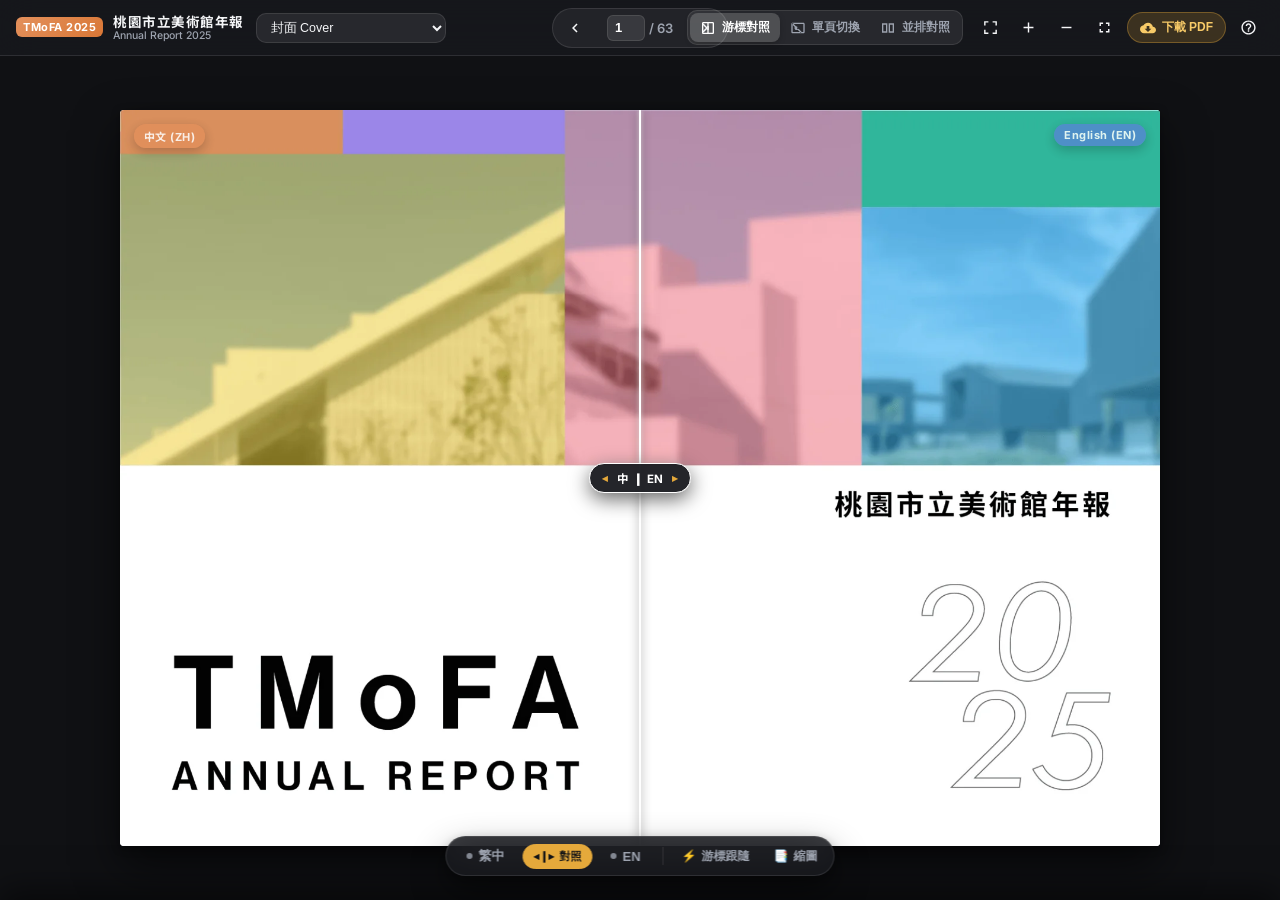
==== 2025/index.html @ af5bcac5 "Initial release: 2025 TMoFA Annual Report bilingual web viewer with floating cursor curtain" ====
<!DOCTYPE html>
<html lang="zh-Hant">
<head>
  <meta charset="UTF-8">
  <meta name="viewport" content="width=device-width, initial-scale=1.0, maximum-scale=5.0">
  <title>2025 桃園市立美術館年報 | TMoFA Annual Report 2025 (中英雙語對照)</title>
  <meta name="description" content="2025 桃園市立美術館年報中英雙語對照線上瀏覽平臺。支援浮動游標隨時中英切換、分屏簾幕對照、雙頁並排與高解析度閱讀。">
  <link rel="stylesheet" href="style.css">
  <link rel="preconnect" href="https://fonts.googleapis.com">
  <link rel="preconnect" href="https://fonts.gstatic.com" crossorigin>
  <link href="https://fonts.googleapis.com/css2?family=Inter:wght@400;500;600;700&family=Noto+Sans+TC:wght@400;500;700&display=swap" rel="stylesheet">
</head>
<body class="theme-dark">
  <!-- Top Navigation Bar -->
  <header class="app-header">
    <div class="header-left">
      <div class="brand">
        <span class="brand-badge">TMoFA 2025</span>
        <div class="brand-text">
          <span class="brand-title-zh">桃園市立美術館年報</span>
          <span class="brand-title-en">Annual Report 2025</span>
        </div>
      </div>

      <!-- Quick TOC Dropdown -->
      <div class="toc-wrapper">
        <select id="tocSelect" class="select-ctrl" aria-label="章節目錄">
          <option value="1">封面 Cover</option>
          <option value="2">市長序 Mayor's Foreword (P.2)</option>
          <option value="3">館長序 Director's Foreword (P.3)</option>
          <option value="5">桃園市立美術館 Overview (P.5)</option>
          <option value="21">桃園市兒童美術館 TCAC (P.21)</option>
          <option value="36">橫山書法藝術館 HCAC (P.36)</option>
          <option value="48">綜合業務 General Affairs (P.48)</option>
          <option value="53">附錄 Appendix (P.53)</option>
          <option value="57">展覽活動簡表 Exhibition & Event Tables (P.57)</option>
          <option value="60">大事記 Chronology (P.60)</option>
          <option value="63">版權頁 Colophon (P.63)</option>
        </select>
      </div>
    </div>

    <!-- Center: Page Flipping Controls -->
    <div class="header-center">
      <button id="btnPrevPage" class="btn-icon" title="上一頁 Previous Page (←)" aria-label="上一頁">
        <svg viewBox="0 0 24 24" width="18" height="18"><path fill="currentColor" d="M15.41 7.41L14 6l-6 6 6 6 1.41-1.41L10.83 12z"/></svg>
      </button>

      <div class="page-selector">
        <input type="number" id="pageInput" min="1" max="63" value="1" aria-label="目前頁數">
        <span class="page-total">/ 63</span>
      </div>

      <button id="btnNextPage" class="btn-icon" title="下一頁 Next Page (→)" aria-label="下一頁">
        <svg viewBox="0 0 24 24" width="18" height="18"><path fill="currentColor" d="M10 6L8.59 7.41 13.17 12l-4.58 4.59L10 18l6-6z"/></svg>
      </button>
    </div>

    <!-- Right: Mode Switches, Zoom & Downloads -->
    <div class="header-right">
      <!-- Mode Tabs -->
      <div class="mode-tabs" role="tablist" aria-label="瀏覽模式">
        <button id="modeSplit" class="tab-btn active" role="tab" aria-selected="true" title="浮動游標分屏對照 (S)">
          <svg viewBox="0 0 24 24" width="16" height="16"><path fill="currentColor" d="M19 3H5c-1.1 0-2 .9-2 2v14c0 1.1.9 2 2 2h14c1.1 0 2-.9 2-2V5c0-1.1-.9-2-2-2zm-8 16H5V5h6v14zm8 0h-6V5h6v14z"/><path fill="currentColor" d="M11 9h2v6h-2z"/></svg>
          <span>游標對照</span>
        </button>
        <button id="modeToggle" class="tab-btn" role="tab" aria-selected="false" title="單頁點擊/按鍵切換 (Space)">
          <svg viewBox="0 0 24 24" width="16" height="16"><path fill="currentColor" d="M12.89 11.1c-.3-.21-.66-.34-1.05-.34-.78 0-1.41.63-1.41 1.41s.63 1.41 1.41 1.41c.39 0 .75-.13 1.05-.34l4.5 4.5-1.41 1.41-4.5-4.5c-.47.28-1.02.44-1.61.44-1.74 0-3.15-1.41-3.15-3.15 0-.59.16-1.14.44-1.61l-4.5-4.5 1.41-1.41 4.5 4.5zM20 4H4c-1.1 0-2 .9-2 2v12c0 1.1.9 2 2 2h16c1.1 0 2-.9 2-2V6c0-1.1-.9-2-2-2zm0 14H4V6h16v12z"/></svg>
          <span>單頁切換</span>
        </button>
        <button id="modeSide" class="tab-btn" role="tab" aria-selected="false" title="雙頁並排檢視">
          <svg viewBox="0 0 24 24" width="16" height="16"><path fill="currentColor" d="M3 5v14h8V5H3zm6 12H5V7h4v10zm4-12v14h8V5h-8zm6 12h-4V7h4v10z"/></svg>
          <span>並排對照</span>
        </button>
      </div>

      <!-- Action Buttons -->
      <div class="tool-group">
        <button id="btnZoomFit" class="btn-icon" title="最適畫面 Fit Screen">
          <svg viewBox="0 0 24 24" width="17" height="17"><path fill="currentColor" d="M3 3h6v2H5v4H3V3zm12 0h6v6h-2V5h-4V3zM3 15h2v4h4v2H3v-6zm16 4h-4v2h6v-6h-2v4z"/></svg>
        </button>
        <button id="btnZoomIn" class="btn-icon" title="放大 Zoom In (+)">
          <svg viewBox="0 0 24 24" width="17" height="17"><path fill="currentColor" d="M19 13h-6v6h-2v-6H5v-2h6V5h2v6h6v2z"/></svg>
        </button>
        <button id="btnZoomOut" class="btn-icon" title="縮小 Zoom Out (-)">
          <svg viewBox="0 0 24 24" width="17" height="17"><path fill="currentColor" d="M19 13H5v-2h14v2z"/></svg>
        </button>
        <button id="btnFullscreen" class="btn-icon" title="全螢幕 Fullscreen (F)">
          <svg viewBox="0 0 24 24" width="17" height="17"><path fill="currentColor" d="M7 14H5v5h5v-2H7v-3zm-2-4h2V7h3V5H5v5zm12 7h-3v2h5v-5h-2v3zM14 5v2h3v3h2V5h-5z"/></svg>
        </button>

        <!-- Download Dropdown -->
        <div class="dropdown-wrapper">
          <button id="btnDownload" class="btn-action" title="下載 PDF">
            <svg viewBox="0 0 24 24" width="16" height="16"><path fill="currentColor" d="M19.35 10.04C18.67 6.59 15.64 4 12 4 9.11 4 6.6 5.64 5.35 8.04 2.34 8.36 0 10.91 0 14c0 3.31 2.69 6 6 6h13c2.76 0 5-2.24 5-5 0-2.64-2.05-4.78-4.65-4.96zM17 13l-5 5-5-5h3V9h4v4h3z"/></svg>
            <span>下載 PDF</span>
          </button>
          <div class="dropdown-menu" id="downloadMenu">
            <a href="pdf/2025_TMoFA_Annual_Report_EN.pdf" download class="dropdown-item">
              <strong>English Edition PDF</strong>
              <small>高解析英文出版版 (12 MB)</small>
            </a>
            <a href="pdf/2025_TMoFA_Annual_Report_ZH.pdf" download class="dropdown-item">
              <strong>繁體中文原版 PDF</strong>
              <small>高解析中文年報版 (12 MB)</small>
            </a>
            <div class="dropdown-divider"></div>
            <div class="dropdown-footer">63 頁完整橫向 A4 規格</div>
          </div>
        </div>

        <button id="btnHelp" class="btn-icon" title="操作說明 (快捷鍵)">
          <svg viewBox="0 0 24 24" width="17" height="17"><path fill="currentColor" d="M11 18h2v-2h-2v2zm1-16C6.48 2 2 6.48 2 12s4.48 10 10 10 10-4.48 10-10S17.52 2 12 2zm0 18c-4.41 0-8-3.59-8-8s3.59-8 8-8 8 3.59 8 8-3.59 8-8 8zm0-14c-2.21 0-4 1.79-4 4h2c0-1.1.9-2 2-2s2 .9 2 2c0 2-3 1.75-3 5h2c0-2.25 3-2.5 3-5 0-2.21-1.79-4-4-4z"/></svg>
        </button>
      </div>
    </div>
  </header>

  <!-- Main Viewport Canvas -->
  <main class="viewer-main" id="viewerMain">
    <div class="page-stage" id="pageStage">
      <!-- 1. Split Curtain View (Default) -->
      <div class="split-container" id="splitContainer">
        <!-- Chinese Underlay Page (Left Side by default) -->
        <div class="layer layer-zh">
          <img id="imgZh" src="pages/zh/p1.webp" alt="中文原版頁面" draggable="false">
          <div class="lang-tag tag-zh">中文 (ZH)</div>
        </div>

        <!-- English Overlay Page (Right Side by default with clip-path) -->
        <div class="layer layer-en" id="layerEn">
          <img id="imgEn" src="pages/en/p1.webp" alt="English Translation Page" draggable="false">
          <div class="lang-tag tag-en">English (EN)</div>
        </div>

        <!-- Floating Curtain Divider & Cursor Handle -->
        <div class="curtain-line" id="curtainLine">
          <div class="curtain-handle" id="curtainHandle" title="拖曳分割簾幕 (或開啟游標跟隨)">
            <span class="handle-arrow">◂</span>
            <span class="handle-label">中 ❙ EN</span>
            <span class="handle-arrow">▸</span>
          </div>
        </div>
      </div>

      <!-- 2. Side by Side View (Dual Column) -->
      <div class="side-container" id="sideContainer" style="display: none;">
        <div class="side-pane side-zh">
          <div class="pane-header">繁體中文原版</div>
          <img id="imgSideZh" src="pages/zh/p1.webp" alt="中文版">
        </div>
        <div class="side-pane side-en">
          <div class="pane-header">English Edition</div>
          <img id="imgSideEn" src="pages/en/p1.webp" alt="English Edition">
        </div>
      </div>
    </div>

    <!-- Mouse Floating Tooltip Badge -->
    <div class="mouse-follower" id="mouseFollower">
      <span class="follower-text">中 ⇄ EN</span>
    </div>
  </main>

  <!-- Floating Sticky Bottom Pill (Instant Language & Mode Toggle) -->
  <aside class="floating-pill-bar" id="floatingPillBar">
    <div class="pill-container">
      <button class="pill-btn lang-btn active" id="pillZh" data-lang="zh" title="切換為中文 (Space)">
        <span class="pill-dot"></span>
        <span class="pill-title">繁中</span>
      </button>

      <button class="pill-divider-btn" id="pillSplitToggle" title="啟動/居中 浮動游標對照 (S)">
        <span class="pill-split-icon">◂❙▸</span>
        <span class="pill-split-label">對照</span>
      </button>

      <button class="pill-btn lang-btn" id="pillEn" data-lang="en" title="切換為英文 (Space)">
        <span class="pill-dot"></span>
        <span class="pill-title">EN</span>
      </button>

      <div class="pill-sep"></div>

      <!-- Follow Cursor Toggle Switch -->
      <button class="pill-chip" id="btnFollowCursor" title="開啟游標動態跟隨：滑鼠移動即時滑動簾幕 (C)">
        <span class="chip-icon">⚡</span>
        <span class="chip-text">游標跟隨</span>
      </button>

      <!-- Thumbnails Drawer Trigger -->
      <button class="pill-chip" id="btnToggleThumbs" title="展開頁面縮圖 (T)">
        <span class="chip-icon">📑</span>
        <span class="chip-text">縮圖</span>
      </button>
    </div>
  </aside>

  <!-- Bottom Thumbnails Drawer -->
  <section class="thumbs-drawer" id="thumbsDrawer">
    <div class="thumbs-header">
      <span class="thumbs-title">頁面縮圖瀏覽 (1–63 頁)</span>
      <button id="btnCloseThumbs" class="btn-close-thumbs" title="收合縮圖">✕</button>
    </div>
    <div class="thumbs-track" id="thumbsTrack">
      <!-- 63 thumbnails generated dynamically -->
    </div>
  </section>

  <!-- Keyboard Shortcuts & Help Modal -->
  <div class="modal-backdrop" id="helpModal">
    <div class="modal-card">
      <div class="modal-header">
        <h3>快捷鍵與操作指南</h3>
        <button id="btnCloseModal" class="btn-close">✕</button>
      </div>
      <div class="modal-body">
        <div class="shortcut-list">
          <div class="shortcut-item">
            <kbd>Space</kbd> 或 <kbd>T</kbd>
            <span>在中文與英文之間快速切換（單頁模式）</span>
          </div>
          <div class="shortcut-item">
            <kbd>←</kbd> / <kbd>→</kbd>
            <span>切換前一頁 / 下一頁</span>
          </div>
          <div class="shortcut-item">
            <kbd>S</kbd>
            <span>切換為「浮動游標分屏對照」模式</span>
          </div>
          <div class="shortcut-item">
            <kbd>C</kbd>
            <span>開啟 / 關閉「滑鼠游標自動跟隨對照」</span>
          </div>
          <div class="shortcut-item">
            <kbd>F</kbd>
            <span>切換全螢幕檢視</span>
          </div>
          <div class="shortcut-item">
            <kbd>Home</kbd> / <kbd>End</kbd>
            <span>跳轉至封面 (P.1) / 版權頁 (P.63)</span>
          </div>
          <div class="shortcut-item">
            <kbd>拖曳中間線</kbd>
            <span>水平滑動中英對照簾幕，即時比對版面與譯文</span>
          </div>
        </div>
      </div>
      <div class="modal-footer">
        <p class="modal-note">桃園市立美術館 2025 年報 · 數位雙語對照成果呈獻</p>
      </div>
    </div>
  </div>

  <script src="viewer.js"></script>
</body>
</html>
---- 2025/style.css ----
/* ==========================================================
   2025 TMoFA Annual Report Bilingual Web Viewer
   Design System & Interactive Curtain Styles
   ponytail: Minimalist, robust, high-performance styling
   ========================================================== */

:root {
  --bg-app: #101114;
  --bg-surface: #18191e;
  --bg-surface-glass: rgba(24, 25, 30, 0.82);
  --border-subtle: rgba(255, 255, 255, 0.1);
  --border-active: rgba(255, 255, 255, 0.28);
  --text-main: #f5f6f8;
  --text-muted: #9da3af;
  --accent-gold: #e5a93b;
  --accent-blue: #4f8bf9;
  --accent-green: #2ecc71;
  --accent-pink: #ec4899;
  --curtain-line: #ffffff;
  --curtain-shadow: rgba(0, 0, 0, 0.5);
  --radius-sm: 6px;
  --radius-md: 10px;
  --radius-lg: 18px;
  --radius-full: 9999px;
  --shadow-float: 0 16px 36px rgba(0, 0, 0, 0.45), 0 4px 12px rgba(0, 0, 0, 0.25);
  --shadow-page: 0 20px 45px rgba(0, 0, 0, 0.55), 0 2px 8px rgba(0, 0, 0, 0.35);
  --header-height: 56px;
}

*, *::before, *::after {
  box-sizing: border-box;
  margin: 0;
  padding: 0;
  -webkit-font-smoothing: antialiased;
}

html, body {
  width: 100%;
  height: 100%;
  overflow: hidden;
  background-color: var(--bg-app);
  color: var(--text-main);
  font-family: -apple-system, BlinkMacSystemFont, "Inter", "Noto Sans TC", "PingFang TC", "Microsoft JhengHei", sans-serif;
  user-select: none;
}

/* ================= Top Navigation Bar ================= */
.app-header {
  position: fixed;
  top: 0;
  left: 0;
  right: 0;
  height: var(--header-height);
  background: var(--bg-surface-glass);
  backdrop-filter: blur(18px);
  -webkit-backdrop-filter: blur(18px);
  border-bottom: 1px solid var(--border-subtle);
  display: flex;
  align-items: center;
  justify-content: space-between;
  padding: 0 16px;
  z-index: 100;
}

.header-left, .header-center, .header-right {
  display: flex;
  align-items: center;
  gap: 12px;
}

/* Brand */
.brand {
  display: flex;
  align-items: center;
  gap: 10px;
}

.brand-badge {
  background: linear-gradient(135deg, #e3905c, #d97736);
  color: #fff;
  font-size: 11px;
  font-weight: 700;
  letter-spacing: 0.5px;
  padding: 3px 7px;
  border-radius: var(--radius-sm);
}

.brand-text {
  display: flex;
  flex-direction: column;
}

.brand-title-zh {
  font-size: 13.5px;
  font-weight: 700;
  letter-spacing: 0.5px;
  line-height: 1.2;
}

.brand-title-en {
  font-size: 10.5px;
  color: var(--text-muted);
  font-weight: 500;
  line-height: 1.1;
}

/* TOC dropdown */
.select-ctrl {
  background: rgba(255, 255, 255, 0.08);
  color: var(--text-main);
  border: 1px solid var(--border-subtle);
  padding: 6px 10px;
  border-radius: var(--radius-md);
  font-size: 12.5px;
  outline: none;
  cursor: pointer;
  transition: all 0.2s;
  max-width: 190px;
}

.select-ctrl:hover, .select-ctrl:focus {
  border-color: var(--accent-gold);
  background: rgba(255, 255, 255, 0.12);
}

.select-ctrl option {
  background: var(--bg-surface);
  color: var(--text-main);
}

/* Center Page Controls */
.header-center {
  position: absolute;
  left: 50%;
  transform: translateX(-50%);
  background: rgba(255, 255, 255, 0.06);
  padding: 3px 6px;
  border-radius: var(--radius-full);
  border: 1px solid var(--border-subtle);
}

.btn-icon {
  background: transparent;
  border: none;
  color: var(--text-main);
  width: 32px;
  height: 32px;
  border-radius: var(--radius-full);
  display: flex;
  align-items: center;
  justify-content: center;
  cursor: pointer;
  transition: all 0.2s;
}

.btn-icon:hover {
  background: rgba(255, 255, 255, 0.15);
  color: #fff;
}

.btn-icon:active {
  transform: scale(0.92);
}

.page-selector {
  display: flex;
  align-items: center;
  gap: 4px;
  padding: 0 4px;
  font-size: 13px;
  font-weight: 600;
}

.page-selector input {
  width: 38px;
  height: 26px;
  background: rgba(255, 255, 255, 0.1);
  border: 1px solid var(--border-subtle);
  border-radius: var(--radius-sm);
  color: #fff;
  text-align: center;
  font-size: 13px;
  font-weight: 700;
  outline: none;
}

.page-selector input:focus {
  border-color: var(--accent-gold);
  background: rgba(255, 255, 255, 0.16);
}

.page-total {
  color: var(--text-muted);
}

/* Right Controls */
.mode-tabs {
  display: flex;
  background: rgba(255, 255, 255, 0.08);
  padding: 2px;
  border-radius: var(--radius-md);
  border: 1px solid var(--border-subtle);
}

.tab-btn {
  display: flex;
  align-items: center;
  gap: 6px;
  background: transparent;
  border: none;
  color: var(--text-muted);
  font-size: 12px;
  font-weight: 600;
  padding: 6px 10px;
  border-radius: calc(var(--radius-md) - 2px);
  cursor: pointer;
  transition: all 0.2s;
}

.tab-btn:hover {
  color: #fff;
}

.tab-btn.active {
  background: rgba(255, 255, 255, 0.18);
  color: #fff;
  box-shadow: 0 2px 6px rgba(0, 0, 0, 0.2);
}

.tool-group {
  display: flex;
  align-items: center;
  gap: 6px;
}

.btn-action {
  display: flex;
  align-items: center;
  gap: 6px;
  background: rgba(229, 169, 59, 0.18);
  color: #f7ca68;
  border: 1px solid rgba(229, 169, 59, 0.35);
  font-size: 12px;
  font-weight: 600;
  padding: 6px 12px;
  border-radius: var(--radius-full);
  cursor: pointer;
  transition: all 0.2s;
}

.btn-action:hover {
  background: rgba(229, 169, 59, 0.28);
  border-color: rgba(229, 169, 59, 0.6);
  color: #fff;
}

/* Dropdown Menu */
.dropdown-wrapper {
  position: relative;
}

.dropdown-menu {
  position: absolute;
  top: calc(100% + 8px);
  right: 0;
  width: 220px;
  background: var(--bg-surface-glass);
  backdrop-filter: blur(20px);
  border: 1px solid var(--border-subtle);
  border-radius: var(--radius-md);
  box-shadow: var(--shadow-float);
  padding: 6px;
  display: none;
  flex-direction: column;
  gap: 4px;
  z-index: 110;
}

.dropdown-menu.show {
  display: flex;
  animation: fadeIn 0.15s ease-out;
}

.dropdown-item {
  display: flex;
  flex-direction: column;
  padding: 8px 10px;
  border-radius: var(--radius-sm);
  color: var(--text-main);
  text-decoration: none;
  transition: background 0.15s;
}

.dropdown-item strong {
  font-size: 12.5px;
}

.dropdown-item small {
  font-size: 10.5px;
  color: var(--text-muted);
}

.dropdown-item:hover {
  background: rgba(255, 255, 255, 0.12);
}

.dropdown-divider {
  height: 1px;
  background: var(--border-subtle);
  margin: 4px 0;
}

.dropdown-footer {
  font-size: 10.5px;
  color: var(--text-muted);
  text-align: center;
  padding: 4px 0;
}

/* ================= Main Viewer Stage ================= */
.viewer-main {
  position: absolute;
  top: var(--header-height);
  bottom: 0;
  left: 0;
  right: 0;
  overflow: auto;
  display: flex;
  align-items: center;
  justify-content: center;
  padding: 24px;
  cursor: default;
}

.page-stage {
  position: relative;
  max-width: 100%;
  max-height: 100%;
  display: flex;
  align-items: center;
  justify-content: center;
  transition: transform 0.2s cubic-bezier(0.16, 1, 0.3, 1);
}

/* Split Curtain Container */
.split-container {
  position: relative;
  /* 841.89 / 595.28 = 1.4142 landscape ratio */
  width: min(88vw, calc((88vh - var(--header-height)) * 1.4142));
  aspect-ratio: 841.89 / 595.28;
  background: #ffffff;
  border-radius: 4px;
  box-shadow: var(--shadow-page);
  overflow: hidden;
  user-select: none;
}

.layer {
  position: absolute;
  top: 0;
  left: 0;
  width: 100%;
  height: 100%;
}

.layer img {
  width: 100%;
  height: 100%;
  object-fit: contain;
  display: block;
}

/* Top layer is English, clipped by split position */
.layer-en {
  z-index: 2;
  clip-path: polygon(var(--split-pct, 50%) 0, 100% 0, 100% 100%, var(--split-pct, 50%) 100%);
  transition: opacity 0.25s ease;
}

/* Tags in corners */
.lang-tag {
  position: absolute;
  top: 14px;
  padding: 4px 10px;
  border-radius: var(--radius-full);
  font-size: 11px;
  font-weight: 700;
  letter-spacing: 0.5px;
  backdrop-filter: blur(10px);
  box-shadow: 0 4px 12px rgba(0, 0, 0, 0.25);
  pointer-events: none;
  opacity: 0.85;
  transition: opacity 0.2s;
}

.tag-zh {
  left: 14px;
  background: rgba(227, 144, 92, 0.88);
  color: #fff;
}

.tag-en {
  right: 14px;
  background: rgba(91, 130, 215, 0.88);
  color: #fff;
}

/* Curtain Line & Handle */
.curtain-line {
  position: absolute;
  top: 0;
  bottom: 0;
  left: var(--split-pct, 50%);
  width: 2px;
  background: #ffffff;
  box-shadow: 0 0 10px rgba(0, 0, 0, 0.6), 0 0 4px #ffffff;
  z-index: 10;
  cursor: ew-resize;
  transform: translateX(-50%);
}

.curtain-handle {
  position: absolute;
  top: 50%;
  left: 50%;
  transform: translate(-50%, -50%);
  background: rgba(18, 19, 24, 0.92);
  border: 1.5px solid #ffffff;
  backdrop-filter: blur(14px);
  color: #ffffff;
  padding: 6px 12px;
  border-radius: var(--radius-full);
  display: flex;
  align-items: center;
  gap: 8px;
  font-size: 11.5px;
  font-weight: 700;
  letter-spacing: 0.5px;
  box-shadow: 0 6px 20px rgba(0, 0, 0, 0.6), 0 0 10px rgba(255, 255, 255, 0.3);
  cursor: ew-resize;
  white-space: nowrap;
  transition: transform 0.15s, box-shadow 0.15s;
}

.curtain-handle:hover, .curtain-handle.dragging {
  transform: translate(-50%, -50%) scale(1.08);
  box-shadow: 0 8px 25px rgba(0, 0, 0, 0.7), 0 0 16px rgba(229, 169, 59, 0.6);
  border-color: var(--accent-gold);
}

.handle-arrow {
  color: var(--accent-gold);
  font-size: 11px;
}

/* Side by Side Mode */
.side-container {
  display: flex;
  gap: 20px;
  max-width: 96vw;
  align-items: center;
  justify-content: center;
}

.side-pane {
  flex: 1;
  max-width: calc(48vw - 20px);
  aspect-ratio: 841.89 / 595.28;
  background: #ffffff;
  border-radius: 4px;
  box-shadow: var(--shadow-page);
  overflow: hidden;
  position: relative;
}

.pane-header {
  position: absolute;
  top: 10px;
  left: 10px;
  background: rgba(0, 0, 0, 0.65);
  color: #fff;
  font-size: 10.5px;
  font-weight: 700;
  padding: 3px 8px;
  border-radius: var(--radius-sm);
  backdrop-filter: blur(8px);
  z-index: 5;
}

.side-pane img {
  width: 100%;
  height: 100%;
  object-fit: contain;
  display: block;
}

/* Mouse Follower Tooltip Badge */
.mouse-follower {
  position: fixed;
  pointer-events: none;
  background: rgba(18, 19, 24, 0.88);
  border: 1px solid var(--border-active);
  backdrop-filter: blur(12px);
  color: #fff;
  font-size: 10.5px;
  font-weight: 600;
  padding: 4px 9px;
  border-radius: var(--radius-full);
  z-index: 90;
  transform: translate(14px, 14px);
  opacity: 0;
  transition: opacity 0.2s;
  box-shadow: 0 4px 14px rgba(0, 0, 0, 0.4);
}

.mouse-follower.visible {
  opacity: 1;
}

/* ================= Floating Bottom Pill Bar ================= */
.floating-pill-bar {
  position: fixed;
  bottom: 24px;
  left: 50%;
  transform: translateX(-50%);
  z-index: 95;
  transition: transform 0.25s cubic-bezier(0.16, 1, 0.3, 1), opacity 0.25s;
}

.floating-pill-bar.drawer-open {
  transform: translate(-50%, -150px);
}

.pill-container {
  display: flex;
  align-items: center;
  background: var(--bg-surface-glass);
  backdrop-filter: blur(20px);
  -webkit-backdrop-filter: blur(20px);
  border: 1px solid var(--border-subtle);
  padding: 4px 6px;
  border-radius: var(--radius-full);
  box-shadow: var(--shadow-float);
  gap: 4px;
}

.pill-btn {
  display: flex;
  align-items: center;
  gap: 6px;
  background: transparent;
  border: none;
  color: var(--text-muted);
  font-size: 13px;
  font-weight: 600;
  padding: 6px 14px;
  border-radius: var(--radius-full);
  cursor: pointer;
  transition: all 0.2s;
}

.pill-btn:hover {
  color: #fff;
  background: rgba(255, 255, 255, 0.08);
}

.pill-btn.active {
  background: #ffffff;
  color: #121316;
  box-shadow: 0 2px 8px rgba(0, 0, 0, 0.3);
}

.pill-dot {
  width: 6px;
  height: 6px;
  border-radius: var(--radius-full);
  background: currentColor;
  opacity: 0.8;
}

.pill-divider-btn {
  background: rgba(255, 255, 255, 0.1);
  border: 1px solid var(--border-subtle);
  color: var(--text-main);
  padding: 4px 10px;
  border-radius: var(--radius-full);
  display: flex;
  align-items: center;
  gap: 5px;
  font-size: 11px;
  font-weight: 700;
  cursor: pointer;
  transition: all 0.2s;
}

.pill-divider-btn:hover {
  background: rgba(255, 255, 255, 0.18);
  border-color: var(--accent-gold);
}

.pill-divider-btn.active {
  background: var(--accent-gold);
  color: #121316;
  border-color: var(--accent-gold);
}

.pill-sep {
  width: 1px;
  height: 18px;
  background: var(--border-subtle);
  margin: 0 4px;
}

.pill-chip {
  display: flex;
  align-items: center;
  gap: 5px;
  background: transparent;
  border: none;
  color: var(--text-muted);
  font-size: 12px;
  font-weight: 600;
  padding: 6px 10px;
  border-radius: var(--radius-full);
  cursor: pointer;
  transition: all 0.2s;
}

.pill-chip:hover {
  color: #fff;
  background: rgba(255, 255, 255, 0.08);
}

.pill-chip.active {
  background: rgba(229, 169, 59, 0.2);
  color: #f7ca68;
}

/* ================= Bottom Thumbnails Drawer ================= */
.thumbs-drawer {
  position: fixed;
  bottom: 0;
  left: 0;
  right: 0;
  height: 146px;
  background: var(--bg-surface-glass);
  backdrop-filter: blur(20px);
  -webkit-backdrop-filter: blur(20px);
  border-top: 1px solid var(--border-subtle);
  z-index: 90;
  display: flex;
  flex-direction: column;
  transform: translateY(100%);
  transition: transform 0.3s cubic-bezier(0.16, 1, 0.3, 1);
  box-shadow: 0 -10px 30px rgba(0, 0, 0, 0.5);
}

.thumbs-drawer.open {
  transform: translateY(0);
}

.thumbs-header {
  display: flex;
  align-items: center;
  justify-content: space-between;
  padding: 8px 16px;
  border-bottom: 1px solid var(--border-subtle);
}

.thumbs-title {
  font-size: 11.5px;
  color: var(--text-muted);
  font-weight: 600;
  letter-spacing: 0.5px;
}

.btn-close-thumbs {
  background: transparent;
  border: none;
  color: var(--text-muted);
  font-size: 13px;
  cursor: pointer;
  padding: 2px 6px;
  border-radius: var(--radius-sm);
}

.btn-close-thumbs:hover {
  color: #fff;
  background: rgba(255, 255, 255, 0.1);
}

.thumbs-track {
  flex: 1;
  display: flex;
  gap: 10px;
  overflow-x: auto;
  overflow-y: hidden;
  padding: 10px 16px;
  scrollbar-width: thin;
  scrollbar-color: rgba(255, 255, 255, 0.2) transparent;
}

.thumbs-track::-webkit-scrollbar {
  height: 6px;
}

.thumbs-track::-webkit-scrollbar-thumb {
  background: rgba(255, 255, 255, 0.2);
  border-radius: var(--radius-full);
}

.thumb-item {
  position: relative;
  flex: 0 0 auto;
  height: 80px;
  aspect-ratio: 841.89 / 595.28;
  background: #ffffff;
  border-radius: 4px;
  overflow: hidden;
  cursor: pointer;
  border: 2px solid transparent;
  transition: all 0.2s;
}

.thumb-item img {
  width: 100%;
  height: 100%;
  object-fit: cover;
  display: block;
}

.thumb-item:hover {
  transform: translateY(-2px);
  border-color: rgba(255, 255, 255, 0.4);
}

.thumb-item.active {
  border-color: var(--accent-gold);
  box-shadow: 0 0 12px rgba(229, 169, 59, 0.6);
  transform: translateY(-3px) scale(1.03);
}

.thumb-num {
  position: absolute;
  bottom: 3px;
  right: 3px;
  background: rgba(0, 0, 0, 0.7);
  color: #fff;
  font-size: 9.5px;
  font-weight: 700;
  padding: 1px 5px;
  border-radius: 3px;
}

/* ================= Modal ================= */
.modal-backdrop {
  position: fixed;
  top: 0;
  left: 0;
  right: 0;
  bottom: 0;
  background: rgba(0, 0, 0, 0.75);
  backdrop-filter: blur(8px);
  display: none;
  align-items: center;
  justify-content: center;
  z-index: 200;
  padding: 20px;
}

.modal-backdrop.open {
  display: flex;
  animation: fadeIn 0.2s ease-out;
}

.modal-card {
  background: var(--bg-surface);
  border: 1px solid var(--border-subtle);
  border-radius: var(--radius-lg);
  width: 100%;
  max-width: 480px;
  box-shadow: var(--shadow-float);
  overflow: hidden;
}

.modal-header {
  display: flex;
  align-items: center;
  justify-content: space-between;
  padding: 16px 20px;
  border-bottom: 1px solid var(--border-subtle);
}

.modal-header h3 {
  font-size: 15px;
  font-weight: 700;
}

.btn-close {
  background: transparent;
  border: none;
  color: var(--text-muted);
  font-size: 16px;
  cursor: pointer;
  padding: 4px;
  border-radius: var(--radius-sm);
}

.btn-close:hover {
  color: #fff;
  background: rgba(255, 255, 255, 0.1);
}

.modal-body {
  padding: 20px;
}

.shortcut-list {
  display: flex;
  flex-direction: column;
  gap: 12px;
}

.shortcut-item {
  display: flex;
  align-items: center;
  justify-content: space-between;
  font-size: 13px;
}

kbd {
  background: rgba(255, 255, 255, 0.1);
  border: 1px solid var(--border-subtle);
  padding: 3px 8px;
  border-radius: 5px;
  font-family: monospace;
  font-size: 11px;
  font-weight: 700;
  color: var(--accent-gold);
}

.modal-footer {
  padding: 12px 20px;
  background: rgba(0, 0, 0, 0.2);
  border-top: 1px solid var(--border-subtle);
  text-align: center;
}

.modal-note {
  font-size: 11px;
  color: var(--text-muted);
}

/* Animations */
@keyframes fadeIn {
  from { opacity: 0; transform: scale(0.97); }
  to { opacity: 1; transform: scale(1); }
}

/* Mobile Responsive */
@media (max-width: 860px) {
  .brand-text, .mode-tabs span, .btn-action span {
    display: none;
  }
  .select-ctrl {
    max-width: 130px;
  }
  .split-container {
    width: 95vw;
  }
  .header-center {
    position: static;
    transform: none;
  }
}
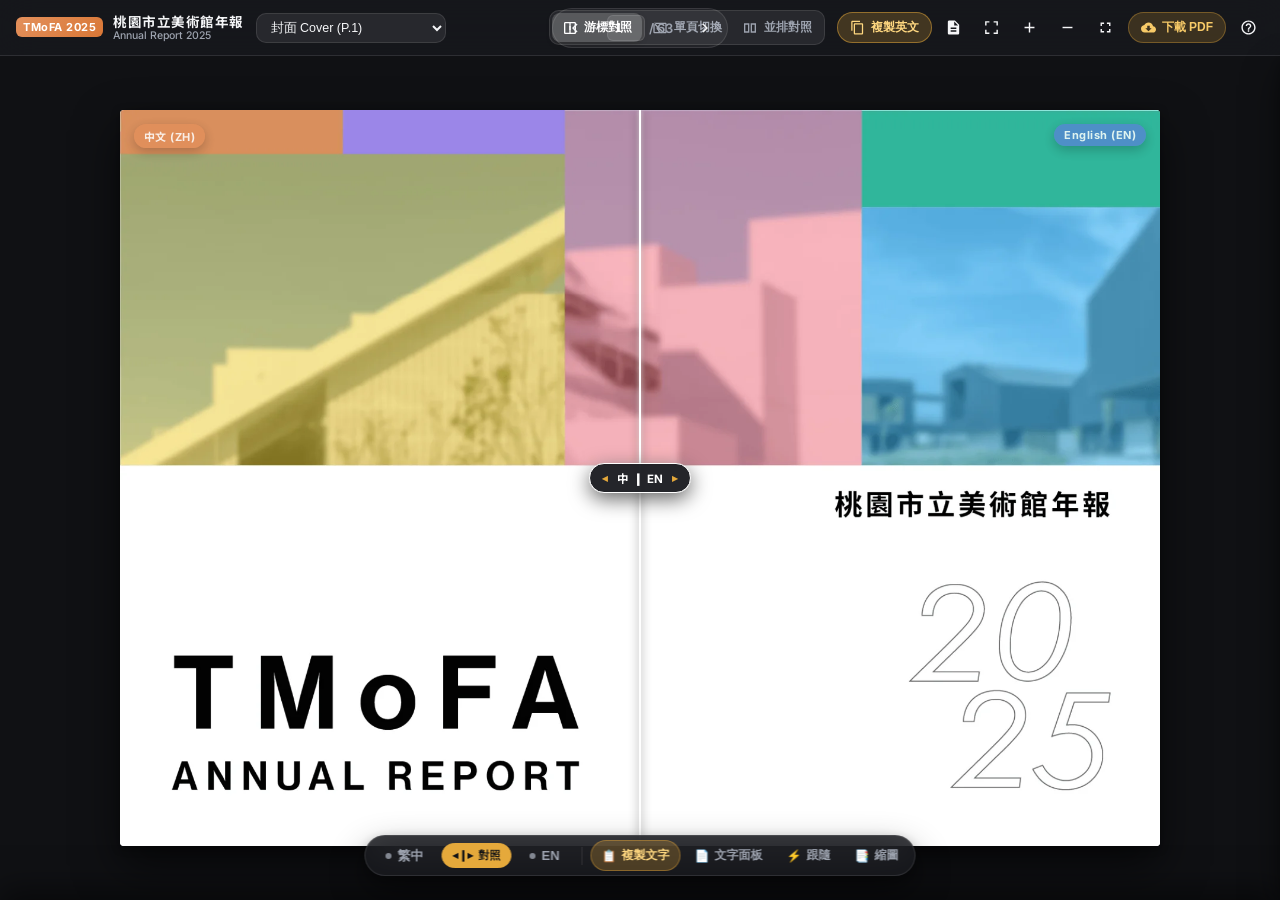
==== commit 66450161: "Add transparent in-place text selection layer, one-click copy page text, and text drawer panel" ====
--- a/2025/index.html
+++ b/2025/index.html
@@ -3,8 +3,8 @@
 <head>
   <meta charset="UTF-8">
   <meta name="viewport" content="width=device-width, initial-scale=1.0, maximum-scale=5.0">
-  <title>2025 桃園市立美術館年報 | TMoFA Annual Report 2025 (中英雙語對照)</title>
-  <meta name="description" content="2025 桃園市立美術館年報中英雙語對照線上瀏覽平臺。支援浮動游標隨時中英切換、分屏簾幕對照、雙頁並排與高解析度閱讀。">
+  <title>2025 桃園市立美術館年報 | TMoFA Annual Report 2025 (中英雙語對照 / 支援文字選取複製)</title>
+  <meta name="description" content="2025 桃園市立美術館年報中英雙語對照線上瀏覽平臺。支援浮動游標隨時中英切換、分屏簾幕對照、透明文字層選取複製、雙頁並排與高解析度閱讀。">
   <link rel="stylesheet" href="style.css">
   <link rel="preconnect" href="https://fonts.googleapis.com">
   <link rel="preconnect" href="https://fonts.gstatic.com" crossorigin>
@@ -25,9 +25,10 @@
       <!-- Quick TOC Dropdown -->
       <div class="toc-wrapper">
         <select id="tocSelect" class="select-ctrl" aria-label="章節目錄">
-          <option value="1">封面 Cover</option>
-          <option value="2">市長序 Mayor's Foreword (P.2)</option>
-          <option value="3">館長序 Director's Foreword (P.3)</option>
+          <option value="1">封面 Cover (P.1)</option>
+          <option value="2">目錄 Contents (P.2)</option>
+          <option value="3">館長肖像 Director (P.3)</option>
+          <option value="4">館長序 Director's Foreword (P.4)</option>
           <option value="5">桃園市立美術館 Overview (P.5)</option>
           <option value="21">桃園市兒童美術館 TCAC (P.21)</option>
           <option value="36">橫山書法藝術館 HCAC (P.36)</option>
@@ -56,7 +57,7 @@
       </button>
     </div>
 
-    <!-- Right: Mode Switches, Zoom & Downloads -->
+    <!-- Right: Mode Switches, Copy Tools, Zoom & Downloads -->
     <div class="header-right">
       <!-- Mode Tabs -->
       <div class="mode-tabs" role="tablist" aria-label="瀏覽模式">
@@ -74,8 +75,17 @@
         </button>
       </div>
 
-      <!-- Action Buttons -->
+      <!-- Copy Action Buttons -->
       <div class="tool-group">
+        <button id="btnCopyPageText" class="btn-action btn-copy" title="一鍵複製本頁英文文字 (Copy English Text)">
+          <svg viewBox="0 0 24 24" width="15" height="15"><path fill="currentColor" d="M16 1H4c-1.1 0-2 .9-2 2v14h2V3h12V1zm3 4H8c-1.1 0-2 .9-2 2v14c0 1.1.9 2 2 2h11c1.1 0 2-.9 2-2V7c0-1.1-.9-2-2-2zm0 16H8V7h11v14z"/></svg>
+          <span>複製英文</span>
+        </button>
+
+        <button id="btnOpenTextDrawer" class="btn-icon" title="開啟純文字檢視與排版文字面板">
+          <svg viewBox="0 0 24 24" width="17" height="17"><path fill="currentColor" d="M14 2H6c-1.1 0-1.99.9-1.99 2L4 20c0 1.1.89 2 1.99 2H18c1.1 0 2-.9 2-2V8l-6-6zm2 16H8v-2h8v2zm0-4H8v-2h8v2zm-3-5V3.5L18.5 9H13z"/></svg>
+        </button>
+
         <button id="btnZoomFit" class="btn-icon" title="最適畫面 Fit Screen">
           <svg viewBox="0 0 24 24" width="17" height="17"><path fill="currentColor" d="M3 3h6v2H5v4H3V3zm12 0h6v6h-2V5h-4V3zM3 15h2v4h4v2H3v-6zm16 4h-4v2h6v-6h-2v4z"/></svg>
         </button>
@@ -92,7 +102,7 @@
         <!-- Download Dropdown -->
         <div class="dropdown-wrapper">
           <button id="btnDownload" class="btn-action" title="下載 PDF">
-            <svg viewBox="0 0 24 24" width="16" height="16"><path fill="currentColor" d="M19.35 10.04C18.67 6.59 15.64 4 12 4 9.11 4 6.6 5.64 5.35 8.04 2.34 8.36 0 10.91 0 14c0 3.31 2.69 6 6 6h13c2.76 0 5-2.24 5-5 0-2.64-2.05-4.78-4.65-4.96zM17 13l-5 5-5-5h3V9h4v4h3z"/></svg>
+            <svg viewBox="0 0 24 24" width="15" height="15"><path fill="currentColor" d="M19.35 10.04C18.67 6.59 15.64 4 12 4 9.11 4 6.6 5.64 5.35 8.04 2.34 8.36 0 10.91 0 14c0 3.31 2.69 6 6 6h13c2.76 0 5-2.24 5-5 0-2.64-2.05-4.78-4.65-4.96zM17 13l-5 5-5-5h3V9h4v4h3z"/></svg>
             <span>下載 PDF</span>
           </button>
           <div class="dropdown-menu" id="downloadMenu">
@@ -122,14 +132,18 @@
       <!-- 1. Split Curtain View (Default) -->
       <div class="split-container" id="splitContainer">
         <!-- Chinese Underlay Page (Left Side by default) -->
-        <div class="layer layer-zh">
+        <div class="layer layer-zh" id="layerZh">
           <img id="imgZh" src="pages/zh/p1.webp" alt="中文原版頁面" draggable="false">
+          <!-- Transparent In-place Text Selection Layer (ZH) -->
+          <div class="text-layer" id="textLayerZh"></div>
           <div class="lang-tag tag-zh">中文 (ZH)</div>
         </div>
 
         <!-- English Overlay Page (Right Side by default with clip-path) -->
         <div class="layer layer-en" id="layerEn">
           <img id="imgEn" src="pages/en/p1.webp" alt="English Translation Page" draggable="false">
+          <!-- Transparent In-place Text Selection Layer (EN) -->
+          <div class="text-layer" id="textLayerEn"></div>
           <div class="lang-tag tag-en">English (EN)</div>
         </div>
 
@@ -147,11 +161,17 @@
       <div class="side-container" id="sideContainer" style="display: none;">
         <div class="side-pane side-zh">
           <div class="pane-header">繁體中文原版</div>
-          <img id="imgSideZh" src="pages/zh/p1.webp" alt="中文版">
+          <div class="side-pane-inner">
+            <img id="imgSideZh" src="pages/zh/p1.webp" alt="中文版">
+            <div class="text-layer" id="textLayerSideZh"></div>
+          </div>
         </div>
         <div class="side-pane side-en">
-          <div class="pane-header">English Edition</div>
-          <img id="imgSideEn" src="pages/en/p1.webp" alt="English Edition">
+          <div class="pane-header">English Edition (可選取文字)</div>
+          <div class="side-pane-inner">
+            <img id="imgSideEn" src="pages/en/p1.webp" alt="English Edition">
+            <div class="text-layer" id="textLayerSideEn"></div>
+          </div>
         </div>
       </div>
     </div>
@@ -161,6 +181,30 @@
       <span class="follower-text">中 ⇄ EN</span>
     </div>
   </main>
+
+  <!-- Plain Text Drawer Panel (for easy copying into Word / InDesign) -->
+  <aside class="text-drawer" id="textDrawer">
+    <div class="text-drawer-header">
+      <div class="text-drawer-tabs">
+        <button class="drawer-tab active" id="tabDrawerEn">英文定稿 (EN)</button>
+        <button class="drawer-tab" id="tabDrawerZh">中文原稿 (ZH)</button>
+      </div>
+      <div class="text-drawer-actions">
+        <button id="btnCopyAllDrawer" class="btn-drawer-copy" title="複製此頁全文至剪貼簿">
+          <svg viewBox="0 0 24 24" width="14" height="14"><path fill="currentColor" d="M16 1H4c-1.1 0-2 .9-2 2v14h2V3h12V1zm3 4H8c-1.1 0-2 .9-2 2v14c0 1.1.9 2 2 2h11c1.1 0 2-.9 2-2V7c0-1.1-.9-2-2-2zm0 16H8V7h11v14z"/></svg>
+          <span>複製全文</span>
+        </button>
+        <button id="btnCloseTextDrawer" class="btn-close" title="關閉文字面板">✕</button>
+      </div>
+    </div>
+    <div class="text-drawer-body">
+      <div class="text-drawer-info">
+        <span id="drawerPageInfo">第 1 頁內文</span>
+        <small>點擊即可直接選取、反白或整段複製貼入 InDesign / Word</small>
+      </div>
+      <textarea id="drawerTextArea" readonly aria-label="本頁文字內容" spellcheck="false"></textarea>
+    </div>
+  </aside>
 
   <!-- Floating Sticky Bottom Pill (Instant Language & Mode Toggle) -->
   <aside class="floating-pill-bar" id="floatingPillBar">
@@ -182,10 +226,22 @@
 
       <div class="pill-sep"></div>
 
+      <!-- Copy Current Page Button -->
+      <button class="pill-chip pill-chip-highlight" id="btnPillCopy" title="一鍵複製本頁英文文字 (Cmd+C)">
+        <span class="chip-icon">📋</span>
+        <span class="chip-text">複製文字</span>
+      </button>
+
+      <!-- Text Drawer Panel Trigger -->
+      <button class="pill-chip" id="btnPillTextDrawer" title="開啟純文字排版抽屜">
+        <span class="chip-icon">📄</span>
+        <span class="chip-text">文字面板</span>
+      </button>
+
       <!-- Follow Cursor Toggle Switch -->
       <button class="pill-chip" id="btnFollowCursor" title="開啟游標動態跟隨：滑鼠移動即時滑動簾幕 (C)">
         <span class="chip-icon">⚡</span>
-        <span class="chip-text">游標跟隨</span>
+        <span class="chip-text">跟隨</span>
       </button>
 
       <!-- Thumbnails Drawer Trigger -->
@@ -206,6 +262,9 @@
       <!-- 63 thumbnails generated dynamically -->
     </div>
   </section>
+
+  <!-- Toast Notification -->
+  <div class="toast" id="toast"></div>
 
   <!-- Keyboard Shortcuts & Help Modal -->
   <div class="modal-backdrop" id="helpModal">
@@ -217,6 +276,14 @@
       <div class="modal-body">
         <div class="shortcut-list">
           <div class="shortcut-item">
+            <kbd>滑鼠拖曳反白</kbd>
+            <span>直接在頁面上選取英文或中文文字，支援 Ctrl+C / Cmd+C 複製！</span>
+          </div>
+          <div class="shortcut-item">
+            <kbd>📋 複製文字</kbd>
+            <span>點擊頂部或底部按鈕，一鍵將整頁英文純文字複製到剪貼簿</span>
+          </div>
+          <div class="shortcut-item">
             <kbd>Space</kbd> 或 <kbd>T</kbd>
             <span>在中文與英文之間快速切換（單頁模式）</span>
           </div>
@@ -240,14 +307,10 @@
             <kbd>Home</kbd> / <kbd>End</kbd>
             <span>跳轉至封面 (P.1) / 版權頁 (P.63)</span>
           </div>
-          <div class="shortcut-item">
-            <kbd>拖曳中間線</kbd>
-            <span>水平滑動中英對照簾幕，即時比對版面與譯文</span>
-          </div>
         </div>
       </div>
       <div class="modal-footer">
-        <p class="modal-note">桃園市立美術館 2025 年報 · 數位雙語對照成果呈獻</p>
+        <p class="modal-note">桃園市立美術館 2025 年報 · 數位雙語排版與出版文字複製系統</p>
       </div>
     </div>
   </div>
--- a/2025/style.css
+++ b/2025/style.css
@@ -873,3 +873,229 @@
     transform: none;
   }
 }
+
+
+/* ================= Text Selection Layer ================= */
+.text-layer {
+  position: absolute;
+  top: 0;
+  left: 0;
+  width: 100%;
+  height: 100%;
+  pointer-events: none;
+  z-index: 4;
+  overflow: hidden;
+}
+
+.text-line {
+  position: absolute;
+  color: transparent;
+  pointer-events: auto;
+  white-space: pre;
+  user-select: text;
+  -webkit-user-select: text;
+  cursor: text;
+  line-height: 1;
+  font-family: "Inter", "Noto Sans TC", sans-serif;
+  transform-origin: 0 0;
+}
+
+.text-line::selection {
+  background: rgba(229, 169, 59, 0.45);
+  color: #111;
+  text-shadow: none;
+}
+
+.side-pane-inner {
+  position: relative;
+  width: 100%;
+  height: 100%;
+}
+
+/* Copy Button Styling */
+.btn-copy {
+  background: rgba(229, 169, 59, 0.22);
+  color: #ffd880;
+  border-color: rgba(229, 169, 59, 0.5);
+}
+
+.btn-copy:hover {
+  background: var(--accent-gold);
+  color: #121316;
+}
+
+.pill-chip-highlight {
+  background: rgba(229, 169, 59, 0.25);
+  color: #ffd880;
+  border: 1px solid rgba(229, 169, 59, 0.4);
+}
+
+.pill-chip-highlight:hover {
+  background: var(--accent-gold);
+  color: #121316;
+}
+
+/* ================= Text Drawer Panel ================= */
+.text-drawer {
+  position: fixed;
+  top: var(--header-height);
+  bottom: 0;
+  right: 0;
+  width: 440px;
+  max-width: 92vw;
+  background: var(--bg-surface-glass);
+  backdrop-filter: blur(24px);
+  -webkit-backdrop-filter: blur(24px);
+  border-left: 1px solid var(--border-subtle);
+  box-shadow: var(--shadow-float);
+  z-index: 105;
+  display: flex;
+  flex-direction: column;
+  transform: translateX(100%);
+  transition: transform 0.3s cubic-bezier(0.16, 1, 0.3, 1);
+}
+
+.text-drawer.open {
+  transform: translateX(0);
+}
+
+.text-drawer-header {
+  display: flex;
+  align-items: center;
+  justify-content: space-between;
+  padding: 12px 16px;
+  border-bottom: 1px solid var(--border-subtle);
+  gap: 8px;
+}
+
+.text-drawer-tabs {
+  display: flex;
+  background: rgba(255, 255, 255, 0.08);
+  border-radius: var(--radius-sm);
+  padding: 2px;
+}
+
+.drawer-tab {
+  background: transparent;
+  border: none;
+  color: var(--text-muted);
+  font-size: 12px;
+  font-weight: 600;
+  padding: 5px 12px;
+  border-radius: 4px;
+  cursor: pointer;
+  transition: all 0.2s;
+}
+
+.drawer-tab:hover {
+  color: #fff;
+}
+
+.drawer-tab.active {
+  background: rgba(255, 255, 255, 0.18);
+  color: #fff;
+}
+
+.text-drawer-actions {
+  display: flex;
+  align-items: center;
+  gap: 8px;
+}
+
+.btn-drawer-copy {
+  display: flex;
+  align-items: center;
+  gap: 6px;
+  background: var(--accent-gold);
+  color: #121316;
+  border: none;
+  padding: 6px 12px;
+  border-radius: var(--radius-full);
+  font-size: 12px;
+  font-weight: 700;
+  cursor: pointer;
+  transition: all 0.2s;
+}
+
+.btn-drawer-copy:hover {
+  background: #ffc966;
+  transform: scale(1.03);
+}
+
+.btn-drawer-copy:active {
+  transform: scale(0.96);
+}
+
+.text-drawer-body {
+  flex: 1;
+  display: flex;
+  flex-direction: column;
+  padding: 16px;
+  overflow: hidden;
+  gap: 10px;
+}
+
+.text-drawer-info {
+  display: flex;
+  flex-direction: column;
+  gap: 3px;
+}
+
+.text-drawer-info span {
+  font-size: 13px;
+  font-weight: 700;
+  color: var(--text-main);
+}
+
+.text-drawer-info small {
+  font-size: 11px;
+  color: var(--text-muted);
+}
+
+#drawerTextArea {
+  flex: 1;
+  width: 100%;
+  background: rgba(0, 0, 0, 0.25);
+  border: 1px solid var(--border-subtle);
+  border-radius: var(--radius-md);
+  color: var(--text-main);
+  padding: 14px;
+  font-family: -apple-system, BlinkMacSystemFont, "Inter", "Noto Sans TC", sans-serif;
+  font-size: 13.5px;
+  line-height: 1.65;
+  resize: none;
+  outline: none;
+  white-space: pre-wrap;
+  user-select: text;
+  -webkit-user-select: text;
+}
+
+#drawerTextArea:focus {
+  border-color: var(--accent-gold);
+  background: rgba(0, 0, 0, 0.35);
+}
+
+/* ================= Toast Notification ================= */
+.toast {
+  position: fixed;
+  top: 72px;
+  left: 50%;
+  transform: translateX(-50%) translateY(-20px);
+  background: rgba(18, 19, 24, 0.95);
+  border: 1px solid var(--accent-gold);
+  color: #fff;
+  padding: 10px 20px;
+  border-radius: var(--radius-full);
+  box-shadow: 0 8px 24px rgba(0, 0, 0, 0.5), 0 0 12px rgba(229, 169, 59, 0.4);
+  font-size: 13px;
+  font-weight: 600;
+  z-index: 300;
+  pointer-events: none;
+  opacity: 0;
+  transition: all 0.25s cubic-bezier(0.16, 1, 0.3, 1);
+}
+
+.toast.show {
+  opacity: 1;
+  transform: translateX(-50%) translateY(0);
+}
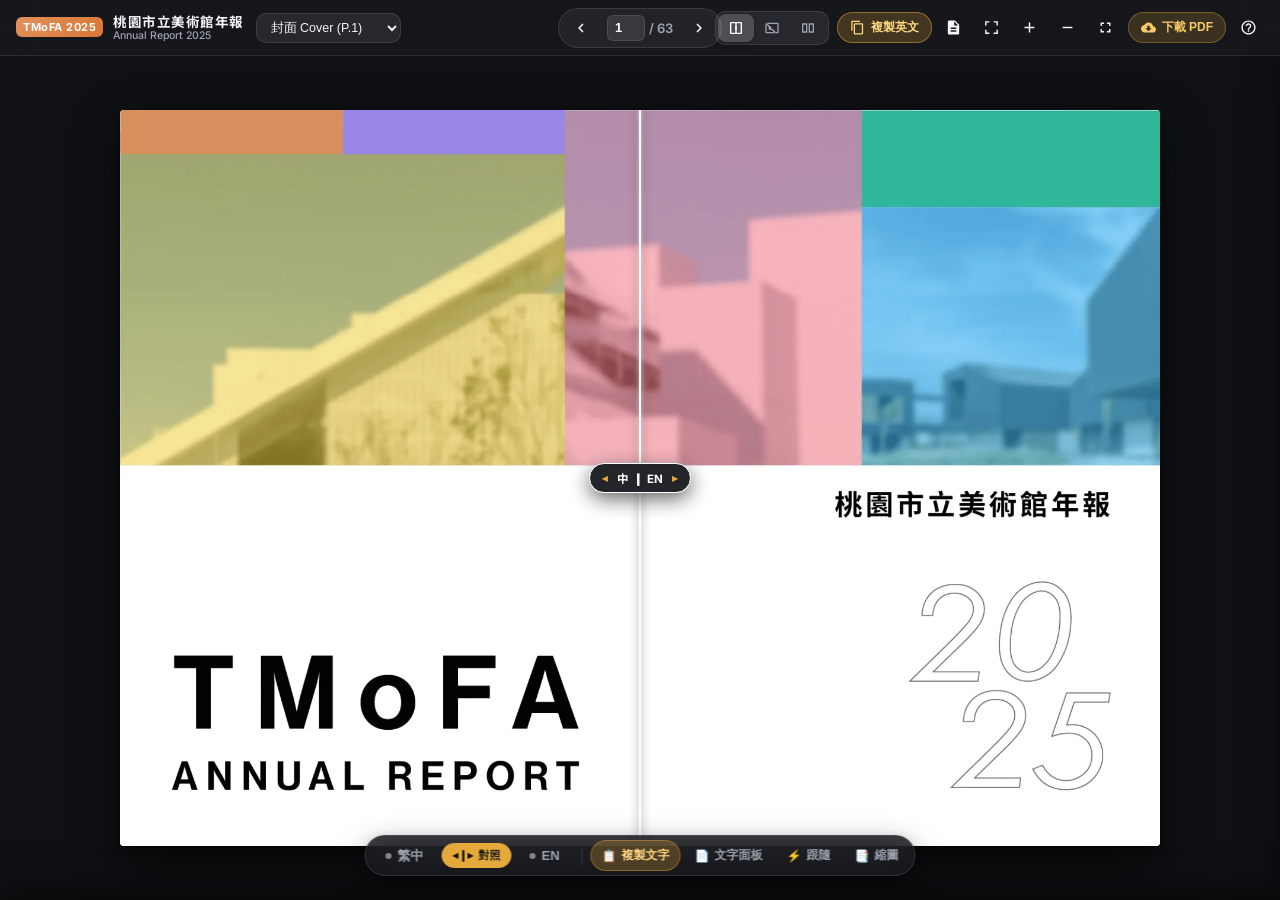
==== commit 6e704d07: "Add invoice / quotation page (Invoice No. 376) for 60-degree Co." ====
--- a/2025/index.html
+++ b/2025/index.html
@@ -115,6 +115,11 @@
               <small>高解析中文年報版 (12 MB)</small>
             </a>
             <div class="dropdown-divider"></div>
+            <a href="/quotation.html" target="_blank" class="dropdown-item" style="color: #ffd880;">
+              <strong>📋 專案請款單 (Invoice #376)</strong>
+              <small>六十度有限公司請款單 / 報價明細</small>
+            </a>
+            <div class="dropdown-divider"></div>
             <div class="dropdown-footer">63 頁完整橫向 A4 規格</div>
           </div>
         </div>
--- a/2025/style.css
+++ b/2025/style.css
@@ -55,17 +55,39 @@
   backdrop-filter: blur(18px);
   -webkit-backdrop-filter: blur(18px);
   border-bottom: 1px solid var(--border-subtle);
-  display: flex;
-  align-items: center;
-  justify-content: space-between;
+  display: grid;
+  grid-template-columns: 1fr auto 1fr;
+  align-items: center;
   padding: 0 16px;
   z-index: 100;
-}
-
-.header-left, .header-center, .header-right {
-  display: flex;
-  align-items: center;
   gap: 12px;
+}
+
+.header-left {
+  display: flex;
+  align-items: center;
+  gap: 12px;
+  min-width: 0;
+}
+
+.header-center {
+  display: flex;
+  align-items: center;
+  justify-content: center;
+  gap: 6px;
+  background: rgba(255, 255, 255, 0.06);
+  padding: 3px 6px;
+  border-radius: var(--radius-full);
+  border: 1px solid var(--border-subtle);
+  flex-shrink: 0;
+}
+
+.header-right {
+  display: flex;
+  align-items: center;
+  justify-content: flex-end;
+  gap: 8px;
+  min-width: 0;
 }
 
 /* Brand */
@@ -128,17 +150,6 @@
   color: var(--text-main);
 }
 
-/* Center Page Controls */
-.header-center {
-  position: absolute;
-  left: 50%;
-  transform: translateX(-50%);
-  background: rgba(255, 255, 255, 0.06);
-  padding: 3px 6px;
-  border-radius: var(--radius-full);
-  border: 1px solid var(--border-subtle);
-}
-
 .btn-icon {
   background: transparent;
   border: none;
@@ -200,6 +211,8 @@
   padding: 2px;
   border-radius: var(--radius-md);
   border: 1px solid var(--border-subtle);
+  flex-shrink: 0;
+  white-space: nowrap;
 }
 
 .tab-btn {
@@ -231,6 +244,8 @@
   display: flex;
   align-items: center;
   gap: 6px;
+  flex-shrink: 0;
+  white-space: nowrap;
 }
 
 .btn-action {
@@ -245,6 +260,8 @@
   padding: 6px 12px;
   border-radius: var(--radius-full);
   cursor: pointer;
+  white-space: nowrap;
+  flex-shrink: 0;
   transition: all 0.2s;
 }
 
@@ -361,16 +378,28 @@
   left: 0;
   width: 100%;
   height: 100%;
+  isolation: isolate; /* ponytail: strict stacking context isolation prevents text layer escape */
 }
 
 .layer img {
+  position: absolute;
+  top: 0;
+  left: 0;
   width: 100%;
   height: 100%;
   object-fit: contain;
   display: block;
-}
-
-/* Top layer is English, clipped by split position */
+  z-index: 1;
+}
+
+/* Chinese layer (left side in split mode) */
+.layer-zh {
+  z-index: 1;
+  clip-path: polygon(0 0, var(--split-pct, 50%) 0, var(--split-pct, 50%) 100%, 0 100%);
+  transition: opacity 0.25s ease;
+}
+
+/* English layer (right side in split mode) */
 .layer-en {
   z-index: 2;
   clip-path: polygon(var(--split-pct, 50%) 0, 100% 0, 100% 100%, var(--split-pct, 50%) 100%);
@@ -857,20 +886,55 @@
   to { opacity: 1; transform: scale(1); }
 }
 
-/* Mobile Responsive */
-@media (max-width: 860px) {
-  .brand-text, .mode-tabs span, .btn-action span {
+/* Progressive Responsive Breakpoints (ponytail: robust, zero-collision layout) */
+@media (max-width: 1440px) {
+  .mode-tabs .tab-btn span {
     display: none;
   }
   .select-ctrl {
-    max-width: 130px;
+    max-width: 145px;
+  }
+}
+
+@media (max-width: 1200px) {
+  .btn-action span {
+    display: none;
+  }
+  #btnZoomIn, #btnZoomOut {
+    display: none;
+  }
+  .header-left, .header-right {
+    gap: 6px;
+  }
+  .select-ctrl {
+    max-width: 125px;
+  }
+}
+
+@media (max-width: 992px) {
+  .brand-text {
+    display: none;
+  }
+  .select-ctrl {
+    max-width: 110px;
+    font-size: 11.5px;
+  }
+}
+
+@media (max-width: 768px) {
+  .app-header {
+    display: flex;
+    justify-content: space-between;
+    padding: 0 8px;
+  }
+  .select-ctrl {
+    display: none;
+  }
+  .mode-tabs {
+    display: none;
   }
   .split-container {
     width: 95vw;
-  }
-  .header-center {
-    position: static;
-    transform: none;
   }
 }
 
@@ -883,8 +947,10 @@
   width: 100%;
   height: 100%;
   pointer-events: none;
-  z-index: 4;
+  z-index: 2; /* Sits above img (z-index: 1) inside its own isolated layer */
   overflow: hidden;
+  user-select: text;
+  -webkit-user-select: text;
 }
 
 .text-line {
